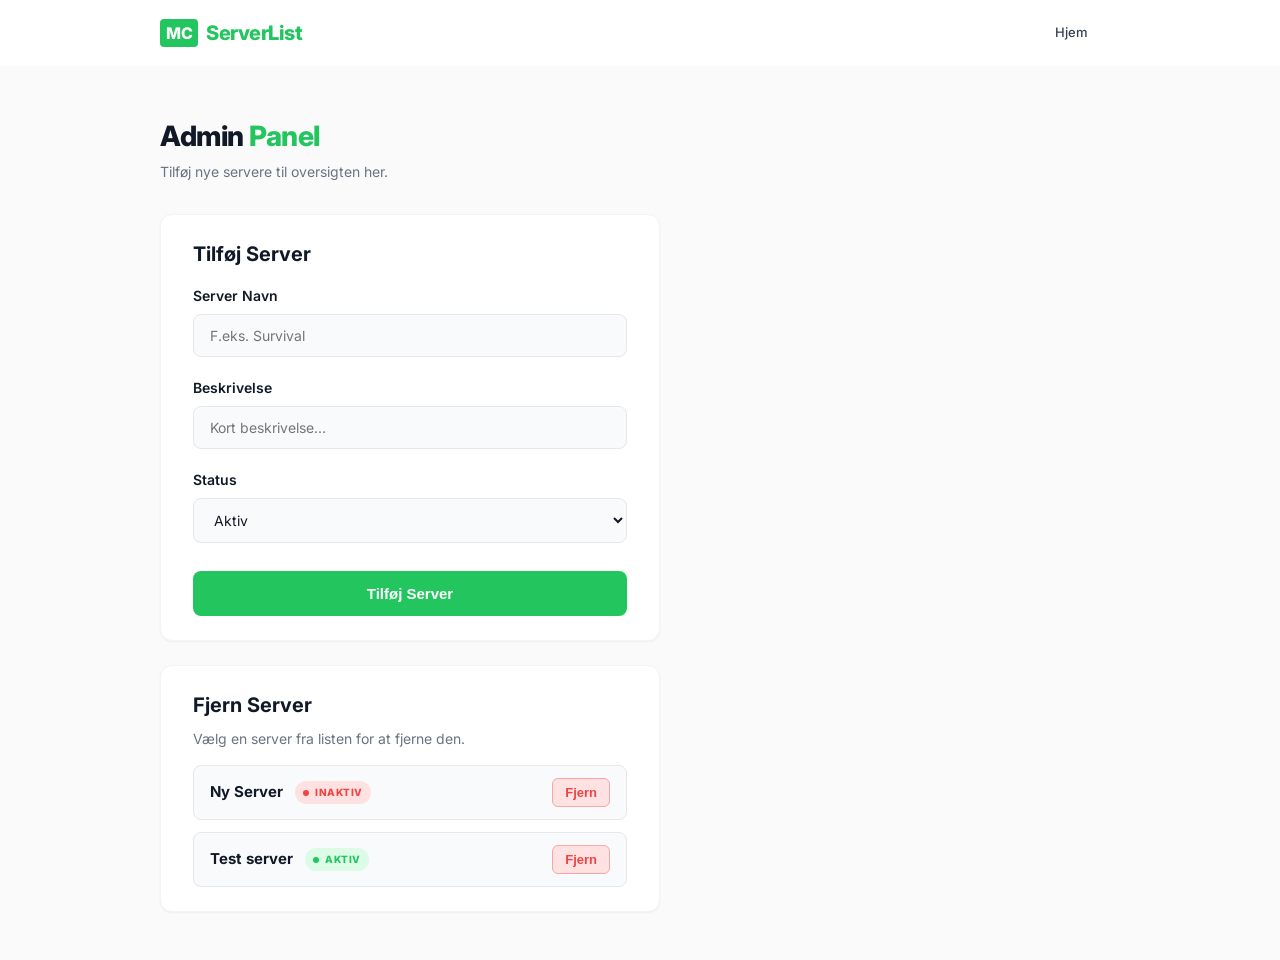
==== admin.html @ e8a2f9d6 "t" ====
<!DOCTYPE html>
<html lang="da">

<head>
    <meta charset="UTF-8">
    <meta name="viewport" content="width=device-width, initial-scale=1.0">
    <title>MC ServerList - Admin Panel</title>
    <!-- Google Fonts for modern typography -->
    <link rel="preconnect" href="https://fonts.googleapis.com">
    <link rel="preconnect" href="https://fonts.gstatic.com" crossorigin>
    <link href="https://fonts.googleapis.com/css2?family=Inter:wght@400;500;600;700;800&display=swap" rel="stylesheet">
    <!-- Local CSS -->
    <link rel="stylesheet" href="style.css">
    <link rel="icon" href="fav.png" type="image/png">
</head>

<body>
    <header>
        <div class="header-container">
            <div class="logo">
                <span class="logo-mc">MC</span>
                <span class="logo-text">ServerList</span>
            </div>

            <nav class="nav-right">
                <div class="nav-links">
                    <a href="index.html" class="nav-link">Hjem</a>
                    <a href="admin.html" class="nav-link" id="nav-admin-link" style="display: none;">Admin Panel</a>
                </div>

                <div class="user-badges" id="auth-section">
                    <!-- Genereres via JS (Discord Login) -->
                </div>
            </nav>
        </div>
    </header>

    <main>
        <div class="main-header">
            <h1>Admin <span class="text-green">Panel</span></h1>
            <p class="subtitle">Tilføj nye servere til oversigten her.</p>
        </div>

        <div class="admin-card">
            <h2 style="margin-bottom: 16px; font-size: 20px;">Tilføj Server</h2>
            <form id="add-server-form">
                <div class="form-group">
                    <label for="server-name-input">Server Navn</label>
                    <input type="text" id="server-name-input" required placeholder="F.eks. Survival">
                </div>
                <div class="form-group">
                    <label for="server-desc-input">Beskrivelse</label>
                    <input type="text" id="server-desc-input" required placeholder="Kort beskrivelse...">
                </div>
                <div class="form-group">
                    <label for="server-status-input">Status</label>
                    <select id="server-status-input">
                        <option value="aktiv">Aktiv</option>
                        <option value="inaktiv">Inaktiv</option>
                    </select>
                </div>
                <button type="submit" class="submit-btn">Tilføj Server</button>
            </form>
        </div>

        <div class="admin-card" style="margin-top: 24px;">
            <h2 style="margin-bottom: 8px; font-size: 20px;">Fjern Server</h2>
            <p class="subtitle" style="margin-bottom: 16px;">Vælg en server fra listen for at fjerne den.</p>
            <div id="admin-server-list" class="admin-server-list">
                <!-- Genereres via JS -->
            </div>
        </div>
    </main>

    <script src="script.js"></script>
</body>

</html>
---- style.css ----
:root {
  --primary-green: #22c55e;
  --bg-color: #fafafa;
  --text-main: #111827;
  --text-muted: #6b7280;
  --border-color: #f3f4f6;
  --nav-link: #374151;

  --red-bg: #fee2e2;
  --red-text: #ef4444;
  --green-bg: #dcfce7;
  --green-text: #22c55e;
}

* {
  box-sizing: border-box;
  margin: 0;
  padding: 0;
}

body {
  font-family: 'Inter', sans-serif;
  background-color: var(--bg-color);
  color: var(--text-main);
  line-height: 1.5;
}

header {
  background-color: #ffffff;
  border-bottom: 1px solid rgba(0, 0, 0, 0.03);
}

.header-container {
  max-width: 1000px;
  margin: 0 auto;
  display: flex;
  justify-content: space-between;
  align-items: center;
  padding: 18px 20px;
}

.logo {
  display: flex;
  align-items: center;
  gap: 8px;
  font-weight: 800;
  font-size: 20px;
  letter-spacing: -0.5px;
}

.logo-mc {
  background-color: var(--primary-green);
  color: white;
  padding: 2px 6px;
  border-radius: 4px;
  font-size: 16px;
  text-transform: uppercase;
}

.logo-text {
  color: var(--primary-green);
}

.nav-right {
  display: flex;
  align-items: center;
  gap: 32px;
}

.nav-links {
  display: flex;
  gap: 20px;
}

.nav-link {
  text-decoration: none;
  color: var(--nav-link);
  font-weight: 500;
  font-size: 13px;
  transition: color 0.2s;
}

.nav-link:hover {
  color: var(--primary-green);
}

.user-badges {
  display: flex;
  align-items: center;
  gap: 12px;
}

.badge-pill {
  display: flex;
  align-items: center;
  gap: 8px;
  background-color: #ffffff;
  border: 1px solid #e5e7eb;
  padding: 2px 14px 2px 2px;
  border-radius: 999px;
  font-weight: 500;
  font-size: 12px;
  color: #374151;
  text-decoration: none;
  transition: background-color 0.2s;
}

.badge-pill:hover {
  background-color: #f9fafb;
}

.badge-pill img {
  width: 24px;
  height: 24px;
  border-radius: 50%;
  object-fit: cover;
}

.logout-btn {
  background: none;
  border: none;
  color: #9ca3af;
  cursor: pointer;
  display: flex;
  align-items: center;
  justify-content: center;
  transition: color 0.2s;
  padding: 4px;
}

.logout-btn:hover {
  color: var(--text-main);
}

main {
  max-width: 1000px;
  margin: 48px auto;
  padding: 0 20px;
}

.main-header {
  margin-bottom: 32px;
}

.main-header h1 {
  font-size: 28px;
  font-weight: 800;
  letter-spacing: -0.5px;
  margin-bottom: 4px;
}

.text-green {
  color: var(--primary-green);
}

.subtitle {
  color: var(--text-muted);
  font-size: 14px;
}

.server-cards {
  display: grid;
  grid-template-columns: repeat(2, 1fr);
  gap: 20px;
}

@media (max-width: 768px) {
  .server-cards {
    grid-template-columns: 1fr;
  }

  .header-container {
    flex-direction: column;
    gap: 16px;
  }
}

.server-card {
  background: #ffffff;
  border: 1px solid #f3f4f6;
  border-radius: 12px;
  padding: 20px 24px;
  display: flex;
  justify-content: space-between;
  align-items: center;
  box-shadow: 0 1px 2px 0 rgba(0, 0, 0, 0.05);
  transition: transform 0.2s, box-shadow 0.2s;
}

.server-card:hover {
  transform: translateY(-2px);
  box-shadow: 0 10px 15px -3px rgba(0, 0, 0, 0.08), 0 4px 6px -2px rgba(0, 0, 0, 0.04);
}

.card-info {
  display: flex;
  flex-direction: column;
  gap: 6px;
}

.card-header {
  display: flex;
  align-items: center;
  gap: 12px;
}

.server-name {
  font-size: 16px;
  font-weight: 700;
  color: var(--text-main);
}

.badge {
  display: flex;
  align-items: center;
  gap: 6px;
  padding: 4px 8px;
  border-radius: 999px;
  font-size: 10px;
  font-weight: 800;
  letter-spacing: 0.5px;
}

.badge .dot {
  width: 6px;
  height: 6px;
  border-radius: 50%;
}

.badge.inaktiv {
  background-color: var(--red-bg);
  color: var(--red-text);
}

.badge.inaktiv .dot {
  background-color: var(--red-text);
}

.badge.aktiv {
  background-color: var(--green-bg);
  color: var(--green-text);
}

.badge.aktiv .dot {
  background-color: var(--green-text);
}

.server-desc {
  color: var(--text-muted);
  font-size: 13px;
}

.card-icon {
  width: 44px;
  height: 44px;
  border-radius: 8px;
  overflow: hidden;
  display: flex;
  align-items: center;
  justify-content: center;
}

.card-icon.placeholder-icon {
  background-color: #f3f4f6;
  color: #9ca3af;
  font-weight: 700;
  font-size: 16px;
}

.card-icon.mc-icon img {
  width: 100%;
  height: 100%;
  object-fit: cover;
  image-rendering: pixelated;
}

/* Modals & Utility */
.hidden {
  display: none !important;
}

.modal {
  position: fixed;
  top: 0;
  left: 0;
  width: 100%;
  height: 100%;
  background: rgba(0, 0, 0, 0.5);
  display: flex;
  justify-content: center;
  align-items: center;
  z-index: 1000;
  backdrop-filter: blur(2px);
  animation: fadeIn 0.2s ease-out;
}

@keyframes fadeIn {
  from {
    opacity: 0;
  }

  to {
    opacity: 1;
  }
}

.modal-content {
  background: white;
  padding: 32px;
  border-radius: 16px;
  width: 90%;
  max-width: 450px;
  position: relative;
  box-shadow: 0 20px 25px -5px rgba(0, 0, 0, 0.1), 0 10px 10px -5px rgba(0, 0, 0, 0.04);
  animation: slideUp 0.3s ease-out;
}

@keyframes slideUp {
  from {
    transform: translateY(20px);
    opacity: 0;
  }

  to {
    transform: translateY(0);
    opacity: 1;
  }
}

.close-modal {
  position: absolute;
  top: 16px;
  right: 20px;
  font-size: 28px;
  font-weight: 400;
  cursor: pointer;
  color: var(--text-muted);
  line-height: 1;
  transition: color 0.2s;
}

.close-modal:hover {
  color: var(--text-main);
}

.modal-content h2 {
  font-size: 20px;
  font-weight: 700;
  margin-bottom: 8px;
}

.modal-desc {
  color: var(--text-muted);
  font-size: 14px;
  margin-bottom: 20px;
}

.command-box {
  display: flex;
  gap: 12px;
}

.command-box code {
  flex: 1;
  background: #f3f4f6;
  padding: 12px 16px;
  border-radius: 8px;
  font-family: monospace;
  font-size: 15px;
  color: var(--text-main);
  border: 1px solid #e5e7eb;
}

.command-box button {
  background: var(--primary-green);
  color: white;
  border: none;
  padding: 0 20px;
  border-radius: 8px;
  cursor: pointer;
  font-weight: 600;
  font-size: 14px;
  transition: background 0.2s;
}

.command-box button:hover {
  background: #16a34a;
}

/* Admin Panel */
.admin-card {
  background: #ffffff;
  border: 1px solid #f3f4f6;
  border-radius: 12px;
  padding: 24px 32px;
  box-shadow: 0 1px 2px 0 rgba(0, 0, 0, 0.05);
  max-width: 500px;
}

.form-group {
  margin-bottom: 20px;
}

.form-group label {
  display: block;
  margin-bottom: 8px;
  font-weight: 600;
  font-size: 14px;
  color: var(--text-main);
}

.form-group input,
.form-group select {
  width: 100%;
  padding: 12px 16px;
  border: 1px solid #e5e7eb;
  border-radius: 8px;
  font-family: inherit;
  font-size: 14px;
  color: var(--text-main);
  background-color: #f9fafb;
  transition: border-color 0.2s, background-color 0.2s;
}

.form-group input:focus,
.form-group select:focus {
  outline: none;
  border-color: var(--primary-green);
  background-color: #ffffff;
}

.submit-btn {
  width: 100%;
  background: var(--primary-green);
  color: white;
  border: none;
  padding: 14px;
  border-radius: 8px;
  font-weight: 600;
  cursor: pointer;
  font-size: 15px;
  margin-top: 8px;
  transition: background 0.2s, transform 0.1s;
}

.submit-btn:hover {
  background: #16a34a;
}

.submit-btn:active {
  transform: scale(0.98);
}

/* Fjern Server UI */
.admin-server-list {
  display: flex;
  flex-direction: column;
  gap: 12px;
}

.admin-server-item {
  display: flex;
  justify-content: space-between;
  align-items: center;
  padding: 12px 16px;
  background-color: #f9fafb;
  border: 1px solid #e5e7eb;
  border-radius: 8px;
}

.admin-item-info {
  display: flex;
  align-items: center;
  gap: 12px;
}

.admin-item-info strong {
  font-size: 15px;
  color: var(--text-main);
}

.remove-btn {
  background-color: #fee2e2;
  color: #ef4444;
  border: 1px solid #fca5a5;
  padding: 6px 12px;
  border-radius: 6px;
  font-weight: 600;
  font-size: 13px;
  cursor: pointer;
  transition: all 0.2s;
}

.remove-btn:hover {
  background-color: #ef4444;
  color: white;
  border-color: #ef4444;
}

.remove-btn:active {
  transform: scale(0.95);
}
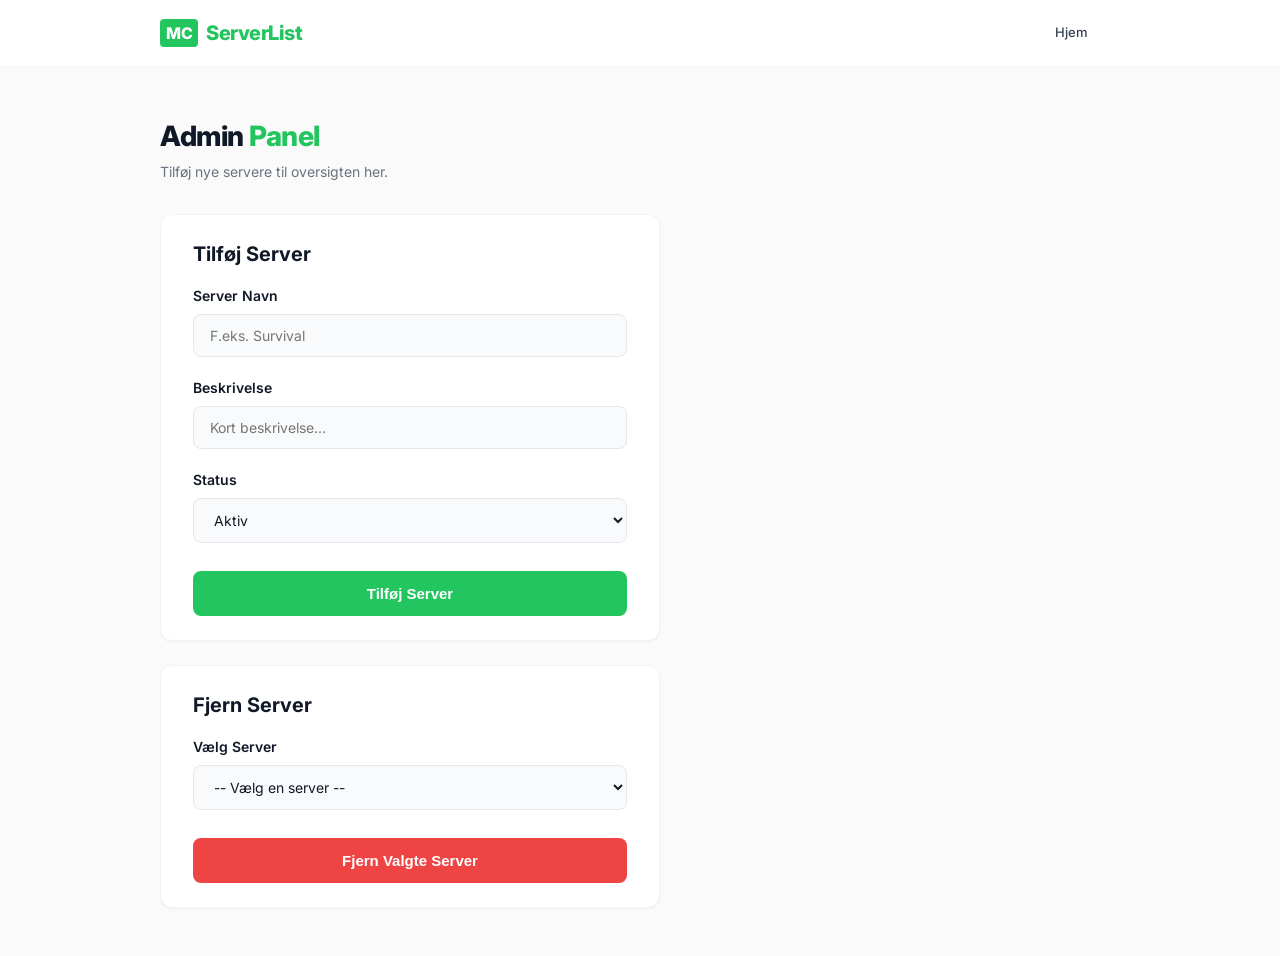
==== commit b646f54d: "d" ====
--- a/admin.html
+++ b/admin.html
@@ -64,11 +64,17 @@
         </div>
 
         <div class="admin-card" style="margin-top: 24px;">
-            <h2 style="margin-bottom: 8px; font-size: 20px;">Fjern Server</h2>
-            <p class="subtitle" style="margin-bottom: 16px;">Vælg en server fra listen for at fjerne den.</p>
-            <div id="admin-server-list" class="admin-server-list">
-                <!-- Genereres via JS -->
-            </div>
+            <form id="remove-server-form">
+                <h2 style="margin-bottom: 16px; font-size: 20px;">Fjern Server</h2>
+                <div class="form-group">
+                    <label for="remove-server-select">Vælg Server</label>
+                    <select id="remove-server-select" required>
+                        <option value="" disabled selected>-- Vælg en server --</option>
+                        <!-- Genereres via JS -->
+                    </select>
+                </div>
+                <button type="submit" class="submit-btn" style="background-color: #ef4444;">Fjern Valgte Server</button>
+            </form>
         </div>
     </main>
 
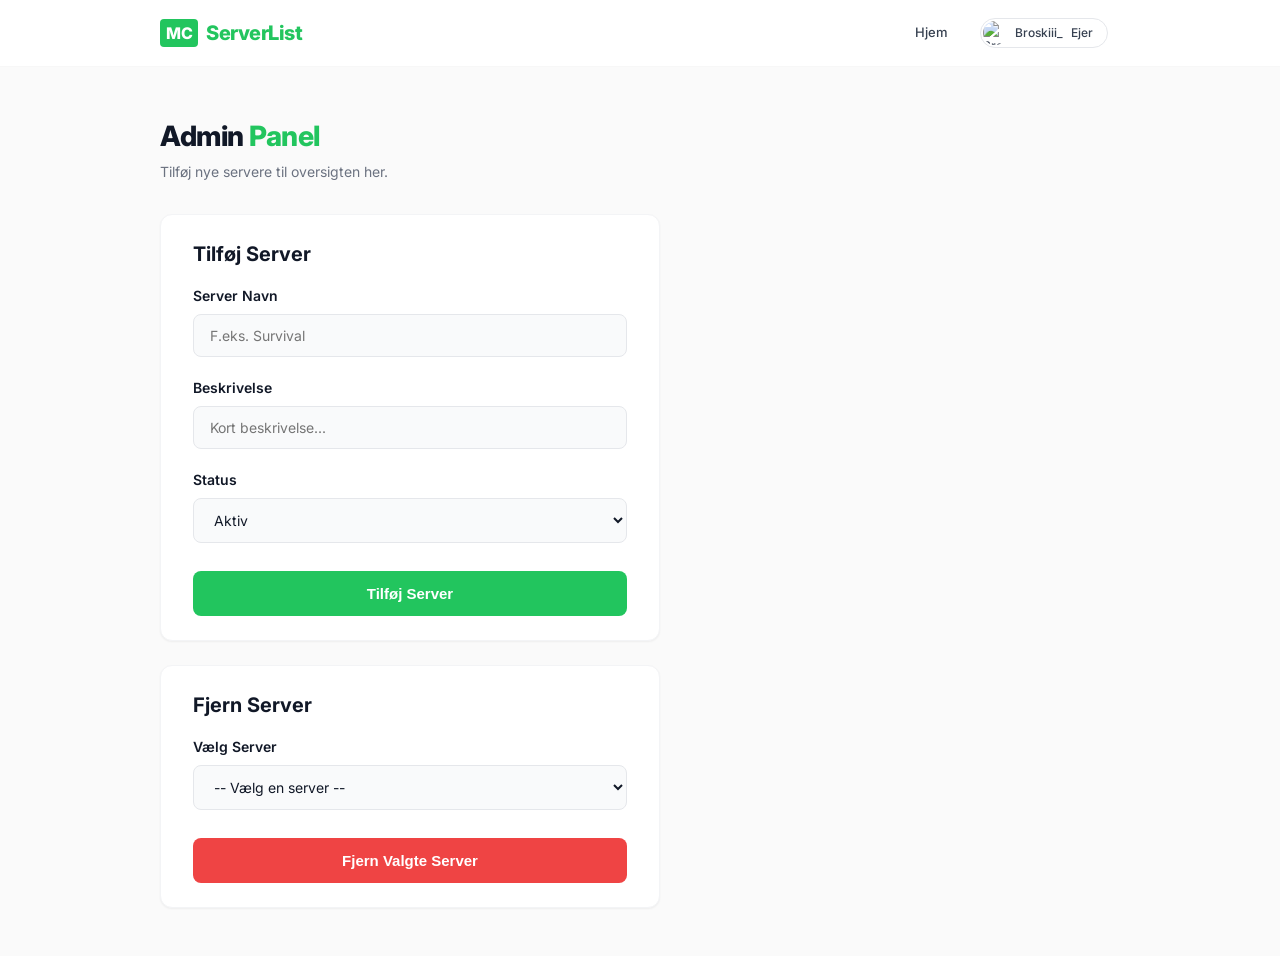
==== commit e1f5d54f: "d" ====
--- a/admin.html
+++ b/admin.html
@@ -28,8 +28,17 @@
                     <a href="admin.html" class="nav-link" id="nav-admin-link" style="display: none;">Admin Panel</a>
                 </div>
 
-                <div class="user-badges" id="auth-section">
-                    <!-- Genereres via JS (Discord Login) -->
+                <div class="user-badges">
+                    <!-- Ejerens altid synlige badge -->
+                    <div class="badge-pill" title="Ejer" style="cursor: default;">
+                        <img src="https://minotar.net/helm/Broskiii_/24.png" alt="Broskiii_ face">
+                        Broskiii_ <span class="rank-badge admin">Ejer</span>
+                    </div>
+                    
+                    <!-- Discord Login sektion -->
+                    <div id="auth-section" style="display: flex; gap: 12px; align-items: center;">
+                        <!-- Genereres via JS (Discord Login) -->
+                    </div>
                 </div>
             </nav>
         </div>
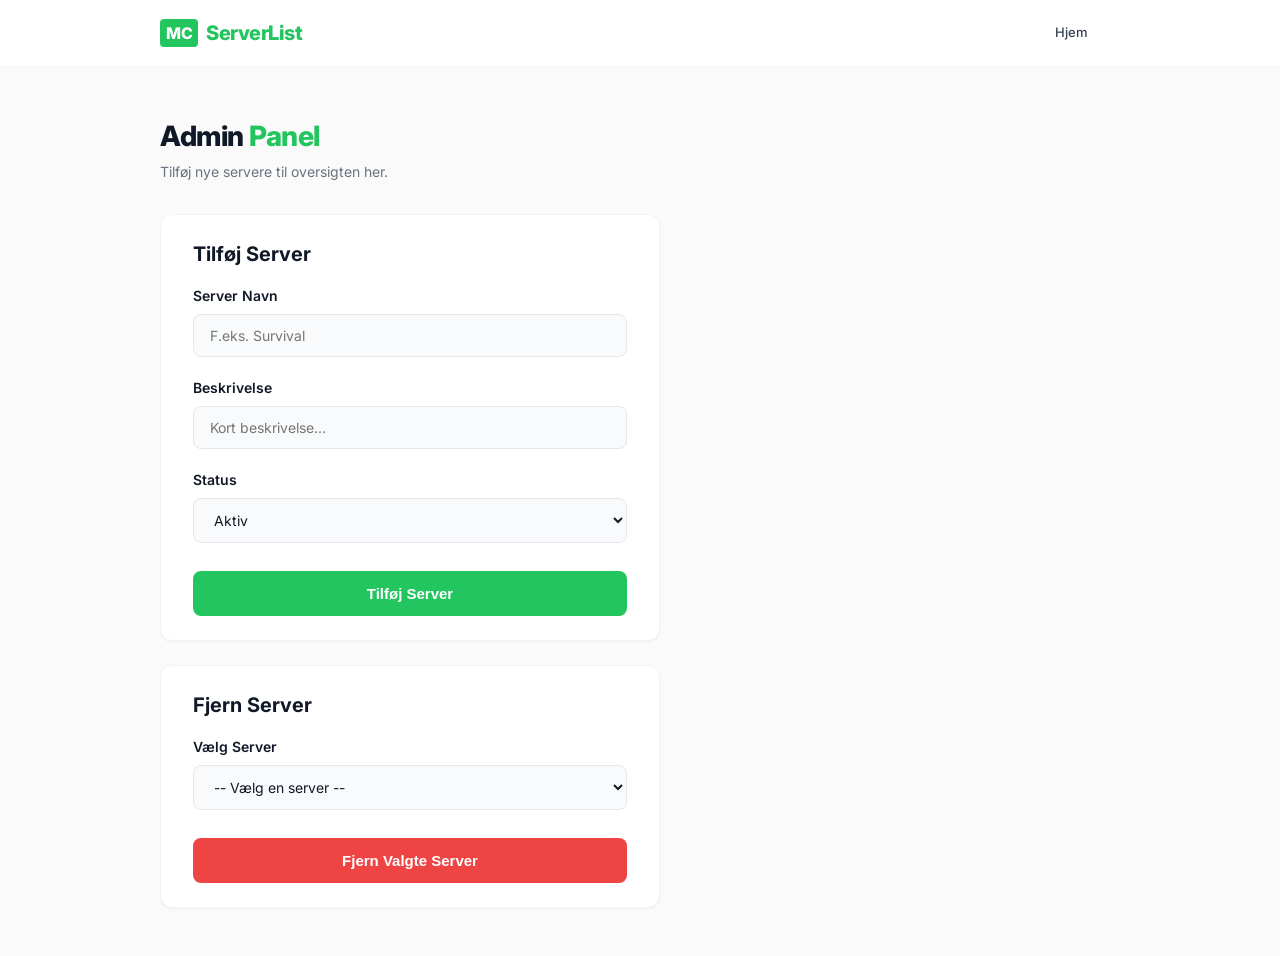
==== commit 01419341: "d" ====
--- a/admin.html
+++ b/admin.html
@@ -28,17 +28,8 @@
                     <a href="admin.html" class="nav-link" id="nav-admin-link" style="display: none;">Admin Panel</a>
                 </div>
 
-                <div class="user-badges">
-                    <!-- Ejerens altid synlige badge -->
-                    <div class="badge-pill" title="Ejer" style="cursor: default;">
-                        <img src="https://minotar.net/helm/Broskiii_/24.png" alt="Broskiii_ face">
-                        Broskiii_ <span class="rank-badge admin">Ejer</span>
-                    </div>
-                    
-                    <!-- Discord Login sektion -->
-                    <div id="auth-section" style="display: flex; gap: 12px; align-items: center;">
-                        <!-- Genereres via JS (Discord Login) -->
-                    </div>
+                <div class="user-badges" id="auth-section">
+                    <!-- Genereres via JS (Discord Login) -->
                 </div>
             </nav>
         </div>
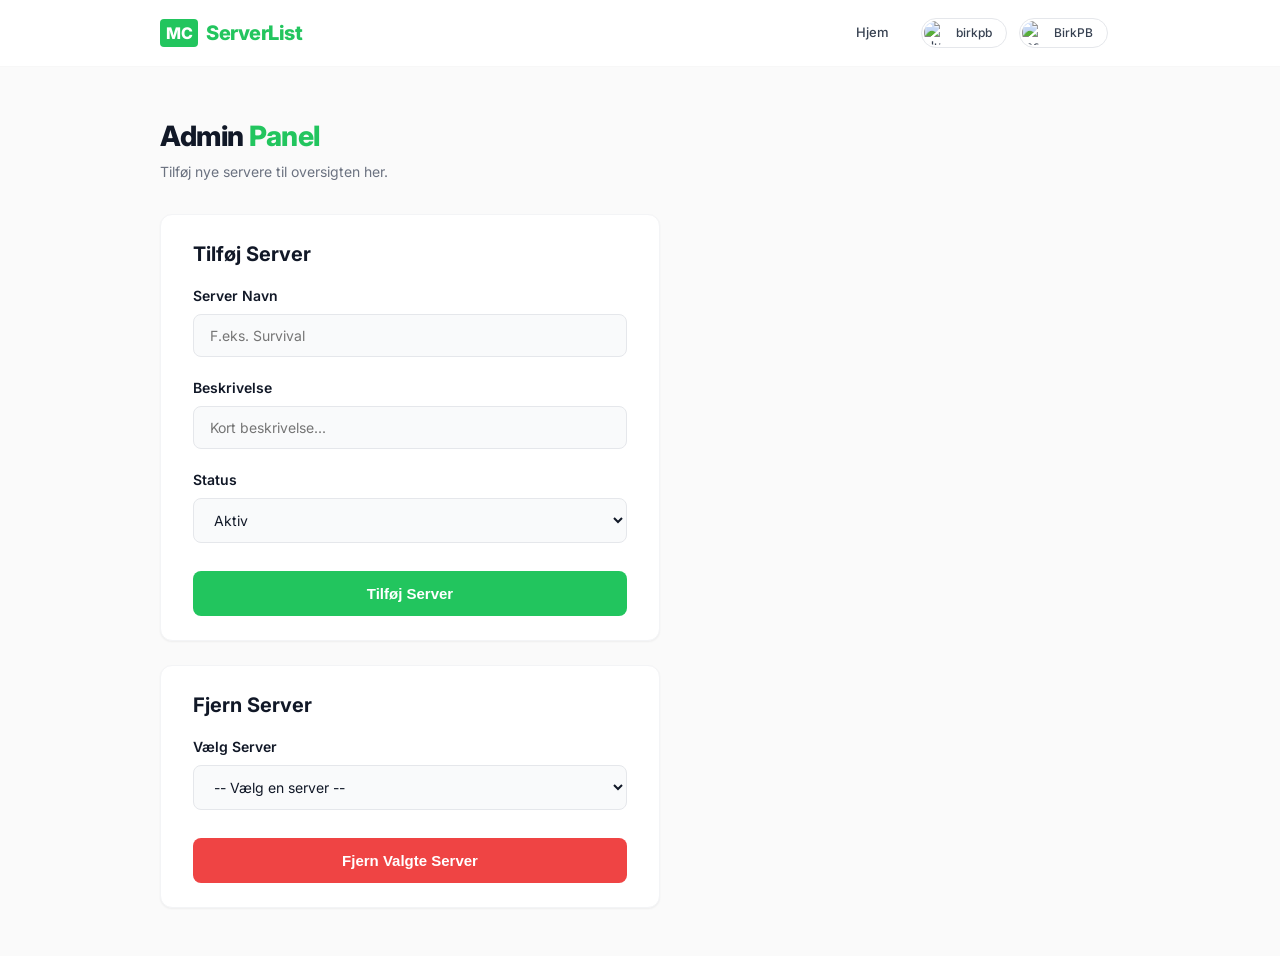
==== commit eba1d849: "dws" ====
--- a/admin.html
+++ b/admin.html
@@ -28,8 +28,19 @@
                     <a href="admin.html" class="nav-link" id="nav-admin-link" style="display: none;">Admin Panel</a>
                 </div>
 
-                <div class="user-badges" id="auth-section">
-                    <!-- Genereres via JS (Discord Login) -->
+                <div class="user-badges">
+                    <a href="#" class="badge-pill">
+                        <img src="https://ui-avatars.com/api/?name=B&background=0284c7&color=fff&rounded=true&size=24"
+                            alt="blue icon">
+                        birkpb
+                    </a>
+                    <a href="#" class="badge-pill">
+                        <img src="https://minotar.net/helm/Steve/24.png" alt="mc face">
+                        BirkPB
+                    </a>
+                    <div id="auth-section" style="display: flex; gap: 12px; align-items: center;">
+                        <!-- Genereres via JS (Discord Login) -->
+                    </div>
                 </div>
             </nav>
         </div>
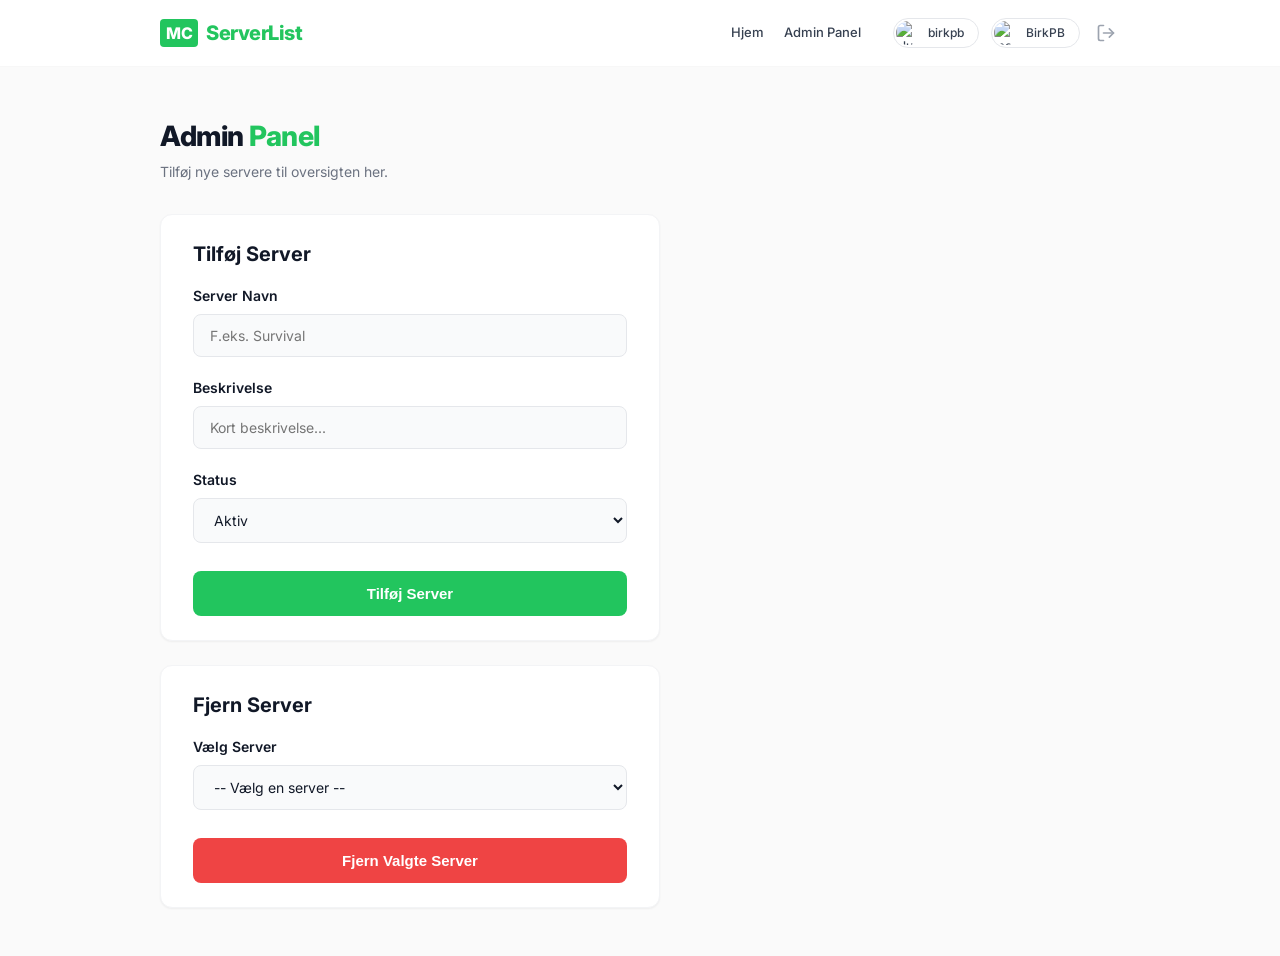
==== commit 9b42588f: "ds" ====
--- a/admin.html
+++ b/admin.html
@@ -25,7 +25,7 @@
             <nav class="nav-right">
                 <div class="nav-links">
                     <a href="index.html" class="nav-link">Hjem</a>
-                    <a href="admin.html" class="nav-link" id="nav-admin-link" style="display: none;">Admin Panel</a>
+                    <a href="admin.html" class="nav-link">Admin Panel</a>
                 </div>
 
                 <div class="user-badges">
@@ -38,9 +38,14 @@
                         <img src="https://minotar.net/helm/Steve/24.png" alt="mc face">
                         BirkPB
                     </a>
-                    <div id="auth-section" style="display: flex; gap: 12px; align-items: center;">
-                        <!-- Genereres via JS (Discord Login) -->
-                    </div>
+                    <button class="logout-btn" title="Log ud">
+                        <svg xmlns="http://www.w3.org/2000/svg" width="20" height="20" viewBox="0 0 24 24" fill="none"
+                            stroke="currentColor" stroke-width="2" stroke-linecap="round" stroke-linejoin="round">
+                            <path d="M9 21H5a2 2 0 0 1-2-2V5a2 2 0 0 1 2-2h4"></path>
+                            <polyline points="16 17 21 12 16 7"></polyline>
+                            <line x1="21" y1="12" x2="9" y2="12"></line>
+                        </svg>
+                    </button>
                 </div>
             </nav>
         </div>
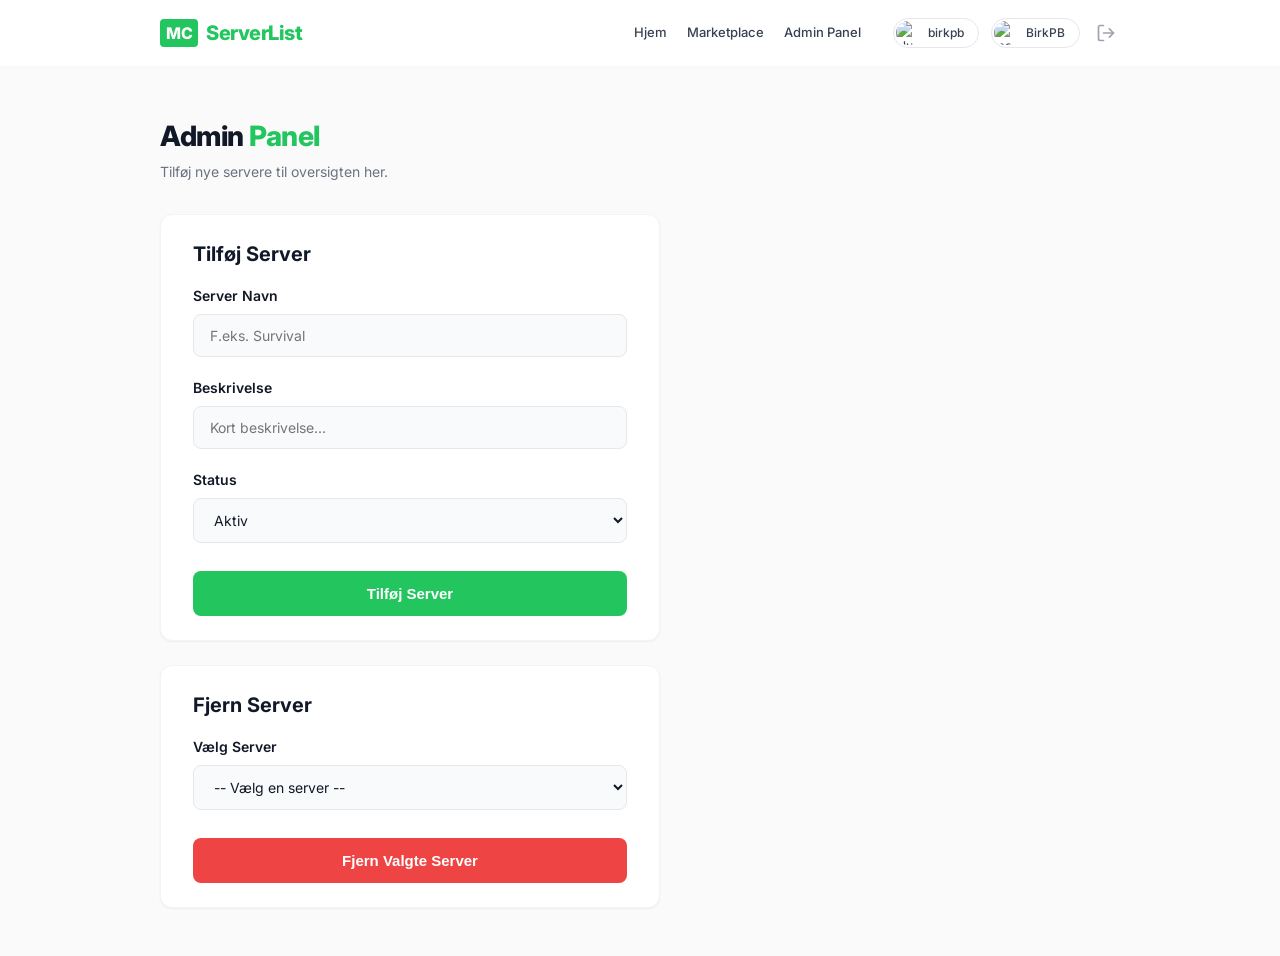
==== commit 7c49d152: "ds" ====
--- a/admin.html
+++ b/admin.html
@@ -25,6 +25,7 @@
             <nav class="nav-right">
                 <div class="nav-links">
                     <a href="index.html" class="nav-link">Hjem</a>
+                    <a href="marketplace.html" class="nav-link">Marketplace</a>
                     <a href="admin.html" class="nav-link">Admin Panel</a>
                 </div>
 
--- a/style.css
+++ b/style.css
@@ -499,4 +499,99 @@
 
 .remove-btn:active {
   transform: scale(0.95);
+}
+
+/* Marketplace Styles */
+.marketplace-card {
+  display: flex;
+  flex-direction: column;
+  justify-content: space-between;
+  align-items: stretch;
+}
+
+.marketplace-price {
+  margin-top: 16px;
+  display: flex;
+  justify-content: space-between;
+  align-items: center;
+  padding-top: 16px;
+  border-top: 1px dashed #e5e7eb;
+}
+
+.price-tag {
+  font-weight: 800;
+  font-size: 18px;
+  color: var(--text-main);
+  display: flex;
+  align-items: center;
+  gap: 6px;
+}
+
+.buy-btn {
+  background: var(--text-main);
+  color: white;
+  border: none;
+  padding: 8px 16px;
+  border-radius: 8px;
+  font-weight: 600;
+  cursor: pointer;
+  transition: all 0.2s;
+  font-size: 13px;
+}
+
+.buy-btn:hover {
+  background: #374151;
+  transform: translateY(-1px);
+}
+
+.buy-btn:active {
+  transform: scale(0.96);
+}
+
+/* Payment Options */
+.payment-option {
+  flex: 1;
+  cursor: pointer;
+}
+
+.payment-option input[type="radio"] {
+  display: none;
+}
+
+.payment-card {
+  border: 1px solid #e5e7eb;
+  background: #ffffff;
+  padding: 12px;
+  border-radius: 8px;
+  text-align: center;
+  font-weight: 700;
+  color: var(--text-muted);
+  transition: all 0.2s;
+  display: flex;
+  align-items: center;
+  justify-content: center;
+  gap: 6px;
+}
+
+.payment-option input[type="radio"]:checked + .payment-card {
+  border-color: var(--primary-green);
+  background: var(--green-bg);
+  color: var(--green-text);
+  box-shadow: 0 0 0 2px rgba(34, 197, 94, 0.2);
+}
+
+.close-buy-modal {
+  position: absolute;
+  top: 16px;
+  right: 20px;
+  font-size: 28px;
+  font-weight: 400;
+  cursor: pointer;
+  color: var(--text-muted);
+  line-height: 1;
+  transition: color 0.2s;
+}
+
+.close-buy-modal:hover {
+  color: var(--text-main);
 }
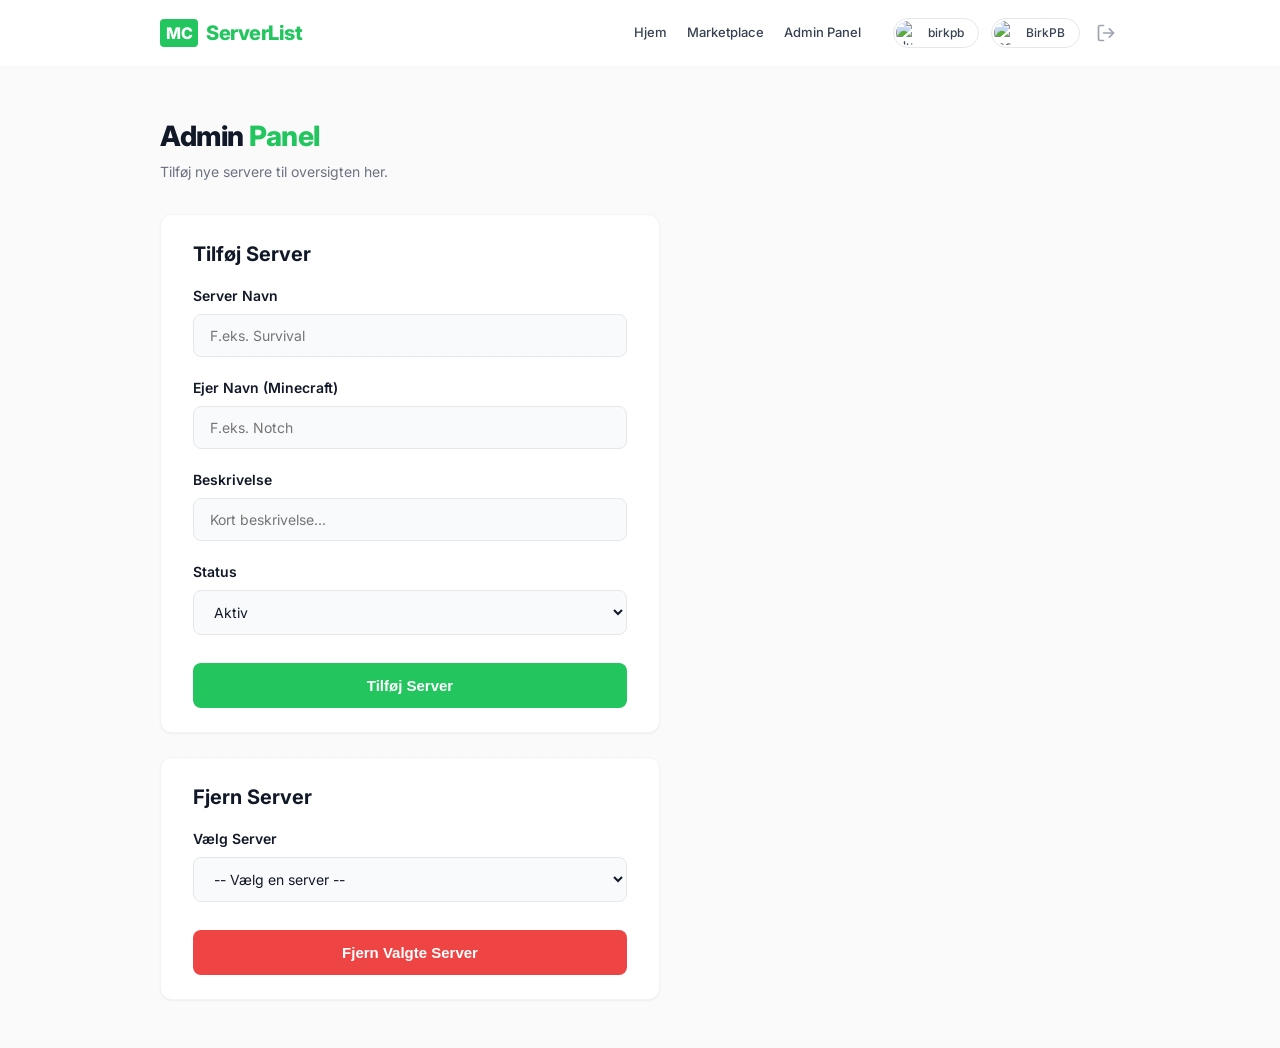
==== commit 126a1a19: "tty" ====
--- a/admin.html
+++ b/admin.html
@@ -66,6 +66,10 @@
                     <input type="text" id="server-name-input" required placeholder="F.eks. Survival">
                 </div>
                 <div class="form-group">
+                    <label for="server-owner-input">Ejer Navn (Minecraft)</label>
+                    <input type="text" id="server-owner-input" required placeholder="F.eks. Notch">
+                </div>
+                <div class="form-group">
                     <label for="server-desc-input">Beskrivelse</label>
                     <input type="text" id="server-desc-input" required placeholder="Kort beskrivelse...">
                 </div>
